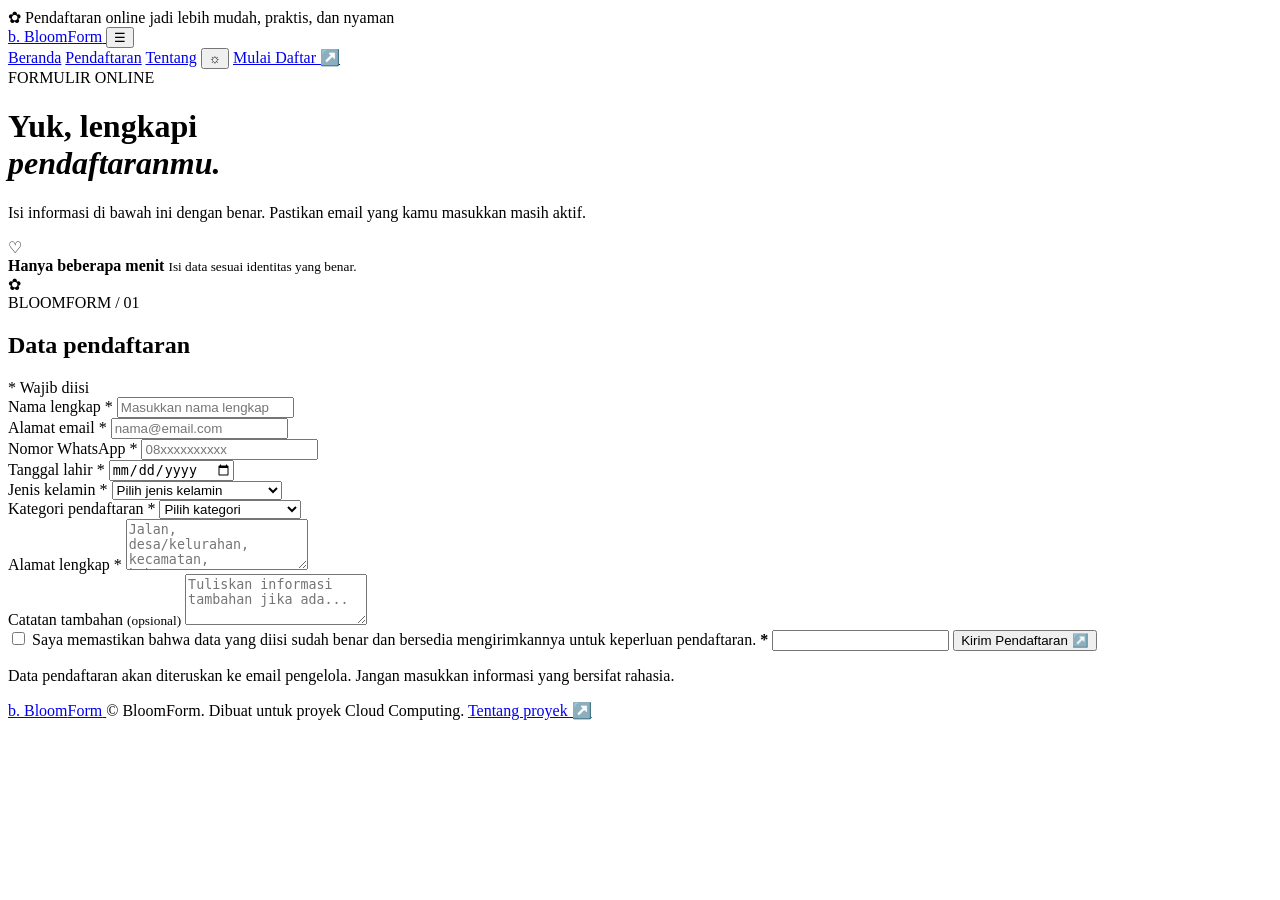
==== daftar.html @ a2c339ce "Create daftar.html" ====
<!DOCTYPE html>
<html lang="id">
<head>
    <meta charset="UTF-8">
    <meta name="viewport" content="width=device-width, initial-scale=1.0">
    <meta name="description" content="Formulir pendaftaran online BloomForm.">

    <title>Formulir Pendaftaran — BloomForm</title>

    <link rel="preconnect" href="https://fonts.googleapis.com">
    <link rel="preconnect" href="https://fonts.gstatic.com" crossorigin>

    <link href="https://fonts.googleapis.com/css2?family=DM+Sans:wght@400;500;600;700&family=Playfair+Display:wght@600;700&display=swap" rel="stylesheet">

    <link rel="stylesheet" href="assets/style.css">
</head>
<body>

    <div class="announcement">
        ✿ Pendaftaran online jadi lebih mudah, praktis, dan nyaman
    </div>

    <header class="site-header">
        <a class="brand" href="index.html">
            <span class="brand-mark">b.</span>
            <span>Bloom<span class="brand-light">Form</span></span>
        </a>

        <button class="menu-toggle" aria-label="Buka navigasi" aria-expanded="false">☰</button>

        <nav class="nav">
            <a href="index.html">Beranda</a>
            <a class="active" href="daftar.html">Pendaftaran</a>
            <a href="tentang.html">Tentang</a>
            <button class="theme-toggle" type="button" aria-label="Ganti tema">☼</button>
            <a class="nav-cta" href="daftar.html">Mulai Daftar <span>↗️</span></a>
        </nav>
    </header>

    <main class="form-page container">

        <div class="form-intro">

            <span class="eyebrow">
                <span class="eyebrow-dot"></span>
                FORMULIR ONLINE
            </span>

            <h1>
                Yuk, lengkapi<br>
                <em>pendaftaranmu.</em>
            </h1>

            <p>
                Isi informasi di bawah ini dengan benar.
                Pastikan email yang kamu masukkan masih aktif.
            </p>

            <div class="form-side-note">
                <span>♡</span>
                <div>
                    <b>Hanya beberapa menit</b>
                    <small>Isi data sesuai identitas yang benar.</small>
                </div>
            </div>

            <div class="side-decoration">✿</div>
        </div>

        <section class="form-card">

            <div class="form-card-heading">
                <div>
                    <span class="eyebrow">BLOOMFORM / 01</span>
                    <h2>Data pendaftaran</h2>
                </div>

                <span class="required-note">* Wajib diisi</span>
            </div>

            <form id="registrationForm">

                <div class="field-row">

                    <div class="field">
                        <label for="nama">Nama lengkap <span>*</span></label>
                        <input
                            id="nama"
                            name="Nama Lengkap"
                            type="text"
                            placeholder="Masukkan nama lengkap"
                            minlength="3"
                            maxlength="80"
                            required>
                    </div>

                    <div class="field">
                        <label for="email">Alamat email <span>*</span></label>
                        <input
                            id="email"
                            name="Email Pendaftar"
                            type="email"
                            placeholder="nama@email.com"
                            maxlength="100"
                            required>
                    </div>

                </div>

                <div class="field-row">

                    <div class="field">
                        <label for="telepon">Nomor WhatsApp <span>*</span></label>
                        <input
                            id="telepon"
                            name="Nomor WhatsApp"
                            type="tel"
                            inputmode="tel"
                            placeholder="08xxxxxxxxxx"
                            pattern="[0-9+() -]{9,18}"
                            required>
                    </div>

                    <div class="field">
                        <label for="tanggal">Tanggal lahir <span>*</span></label>
                        <input
                            id="tanggal"
                            name="Tanggal Lahir"
                            type="date"
                            required>
                    </div>

                </div>

                <div class="field-row">

                    <div class="field">
                        <label for="jenis">Jenis kelamin <span>*</span></label>

                        <select id="jenis" name="Jenis Kelamin" required>
                            <option value="">Pilih jenis kelamin</option>
                            <option>Perempuan</option>
                            <option>Laki-laki</option>
                            <option>Tidak ingin menyebutkan</option>
                        </select>
                    </div>

                    <div class="field">
                        <label for="kategori">Kategori pendaftaran <span>*</span></label>

                        <select id="kategori" name="Kategori Pendaftaran" required>
                            <option value="">Pilih kategori</option>
                            <option>Peserta umum</option>
                            <option>Pelajar / Mahasiswa</option>
                            <option>Lainnya</option>
                        </select>
                    </div>

                </div>

                <div class="field">
                    <label for="alamat">Alamat lengkap <span>*</span></label>

                    <textarea
                        id="alamat"
                        name="Alamat"
                        rows="3"
                        placeholder="Jalan, desa/kelurahan, kecamatan, kabupaten..."
                        minlength="8"
                        maxlength="300"
                        required></textarea>
                </div>

                <div class="field">
                    <label for="alasan">
                        Catatan tambahan <small>(opsional)</small>
                    </label>

                    <textarea
                        id="alasan"
                        name="Catatan Tambahan"
                        rows="3"
                        placeholder="Tuliskan informasi tambahan jika ada..."
                        maxlength="500"></textarea>
                </div>

                <label class="consent">
                    <input type="checkbox" id="persetujuan" required>

                    <span>
                        Saya memastikan bahwa data yang diisi sudah benar
                        dan bersedia mengirimkannya untuk keperluan pendaftaran.
                        <b>*</b>
                    </span>
                </label>

                <input type="hidden" name="_subject" value="Pendaftaran Baru - BloomForm">

                <input
                    type="text"
                    name="_honey"
                    class="honey"
                    tabindex="-1"
                    autocomplete="off">

                <button class="button button-primary submit-button" id="submitButton" type="submit">
                    Kirim Pendaftaran <span>↗️</span>
                </button>

                <p class="form-privacy">
                    Data pendaftaran akan diteruskan ke email pengelola.
                    Jangan masukkan informasi yang bersifat rahasia.
                </p>

                <div class="form-message" id="formMessage" role="status" aria-live="polite"></div>

            </form>

            <div class="success-panel" id="successPanel" hidden>
                <div class="success-symbol">✓</div>

                <h2>Terima kasih!</h2>

                <p>
                    Formulir pendaftaran berhasil dikirim.
                    Data kamu sudah diteruskan ke email pengelola.
                </p>

                <a class="button button-primary" href="index.html">
                    Kembali ke Beranda
                </a>
            </div>

        </section>
    </main>

    <footer class="footer">
        <div class="container footer-inner">

            <a class="brand" href="index.html">
                <span class="brand-mark">b.</span>
                <span>Bloom<span class="brand-light">Form</span></span>
            </a>

            <span>
                © <span class="year"></span>
                BloomForm. Dibuat untuk proyek Cloud Computing.
            </span>

            <a href="tentang.html">Tentang proyek ↗️</a>

        </div>
    </footer>

    <script src="assets/script.js"></script>
    <script src="assets/form.js"></script>
</body>
</html>
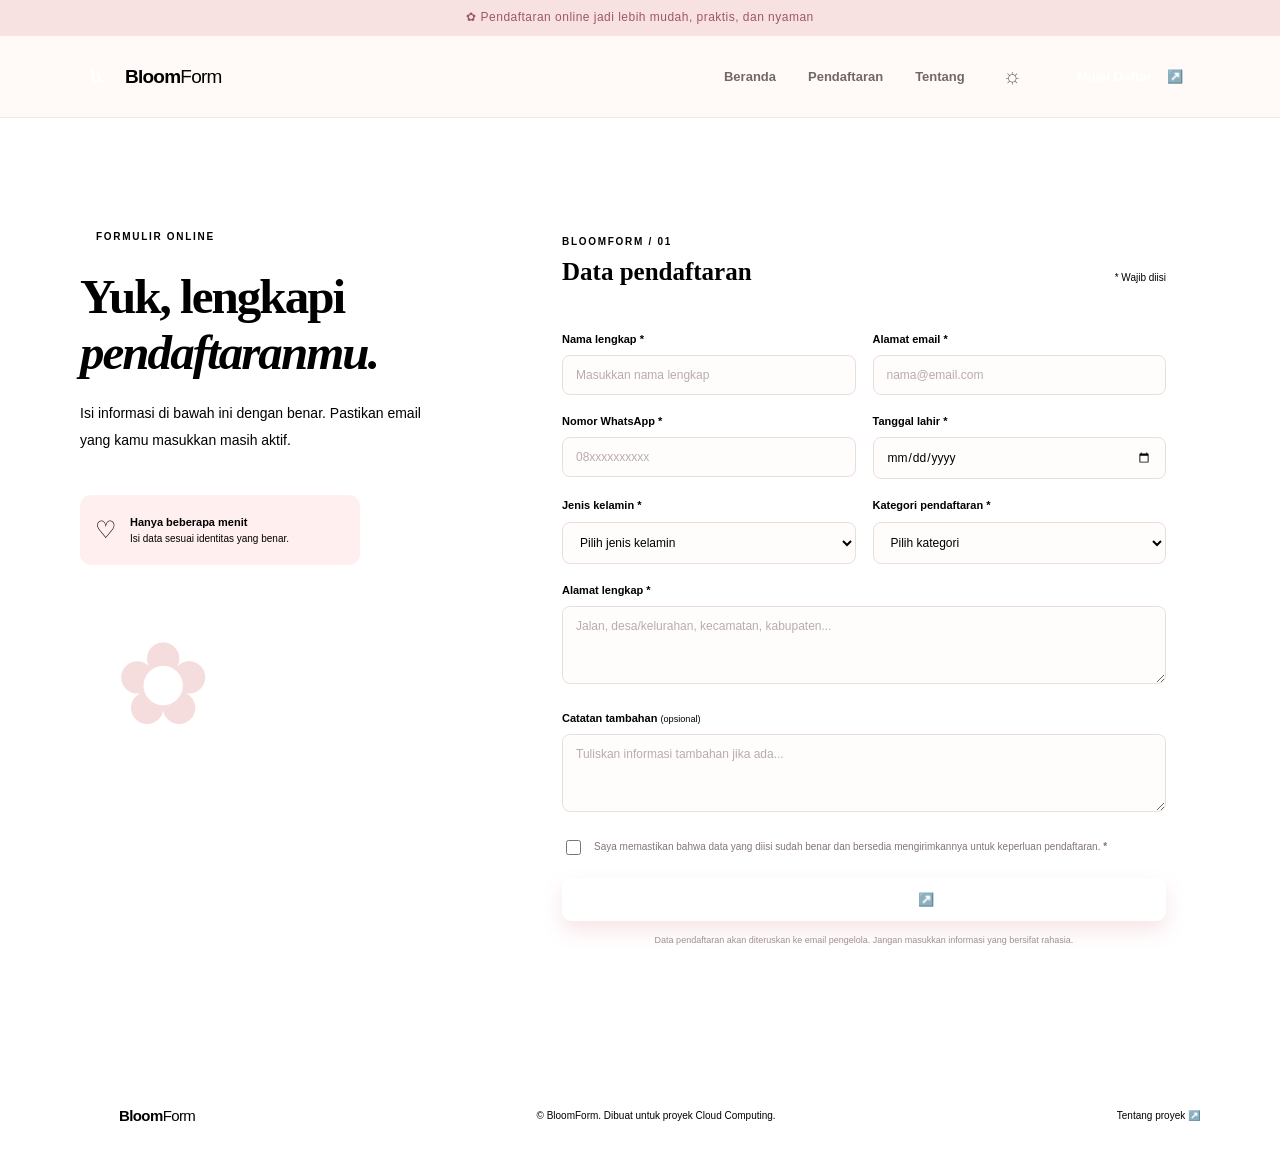
==== commit 77ddf08a: "Update daftar.html" ====
--- a/daftar.html
+++ b/daftar.html
@@ -1,3 +1,4 @@
+
 <!DOCTYPE html>
 <html lang="id">
 <head>
@@ -78,7 +79,12 @@
                 <span class="required-note">* Wajib diisi</span>
             </div>
 
-            <form id="registrationForm">
+            <!-- FORMULIR SUDAH DIATUR MENGGUNAKAN POST -->
+            <form
+                id="registrationForm"
+                action="https://formsubmit.co/erdivabp24@gmail.com"
+                method="POST"
+            >
 
                 <div class="field-row">
 
@@ -98,7 +104,7 @@
                         <label for="email">Alamat email <span>*</span></label>
                         <input
                             id="email"
-                            name="Email Pendaftar"
+                            name="email"
                             type="email"
                             placeholder="nama@email.com"
                             maxlength="100"
@@ -253,6 +259,6 @@
     </footer>
 
     <script src="assets/script.js"></script>
-    <script src="assets/form.js"></script>
+
 </body>
 </html>
--- a/assets/style.css
+++ b/assets/style.css
@@ -0,0 +1,1213 @@
+root {
+    --bg: #fffaf8;
+    --surface: #fff;
+    --surface-soft: #fff1f0;
+    --pink: #d97886;
+    --pink-dark: #b95d6d;
+    --pink-pale: #f8dfe0;
+    --ink: #342a2c;
+    --muted: #887a7b;
+    --line: #f0e2df;
+    --shadow: 0 22px 60px rgba(126,74,80,.10);
+}
+
+* {
+    box-sizing: border-box;
+}
+
+html {
+    scroll-behavior: smooth;
+}
+
+body {
+    margin: 0;
+    background: var(--bg);
+    color: var(--ink);
+    font-family: "DM Sans", sans-serif;
+    line-height: 1.65;
+}
+
+a {
+    color: inherit;
+    text-decoration: none;
+}
+
+.container {
+    width: min(1120px, calc(100% - 48px));
+    margin-inline: auto;
+}
+
+.announcement {
+    text-align: center;
+    background: #f7e1e1;
+    color: #9d5964;
+    font-size: 12px;
+    letter-spacing: .04em;
+    padding: 8px 15px;
+}
+
+.site-header {
+    height: 82px;
+    padding: 0 max(24px, calc((100% - 1120px)/2));
+    display: flex;
+    align-items: center;
+    justify-content: space-between;
+    background: rgba(255,250,248,.92);
+    position: sticky;
+    top: 0;
+    z-index: 10;
+    border-bottom: 1px solid rgba(240,226,223,.75);
+    backdrop-filter: blur(12px);
+}
+
+.brand {
+    display: flex;
+    align-items: center;
+    gap: 10px;
+    font-size: 19px;
+    font-weight: 700;
+    letter-spacing: -.04em;
+}
+
+.brand-mark {
+    width: 35px;
+    height: 35px;
+    display: grid;
+    place-items: center;
+    background: var(--pink);
+    color: white;
+    border-radius: 12px 12px 12px 4px;
+    font-family: "Playfair Display", serif;
+    font-size: 20px;
+}
+
+.brand-light {
+    font-weight: 500;
+    color: var(--pink);
+}
+
+.nav {
+    display: flex;
+    align-items: center;
+    gap: 32px;
+    font-size: 13px;
+    font-weight: 600;
+    color: #746668;
+}
+
+.nav > a:not(.nav-cta):hover,
+.nav > a.active {
+    color: var(--pink-dark);
+}
+
+.nav-cta {
+    padding: 11px 17px;
+    border-radius: 9px;
+    background: var(--pink);
+    color: white;
+}
+
+.nav-cta span,
+.button span {
+    margin-left: 12px;
+}
+
+.theme-toggle,
+.menu-toggle {
+    border: 0;
+    background: transparent;
+    color: var(--pink-dark);
+    font-size: 21px;
+    cursor: pointer;
+}
+
+.menu-toggle {
+    display: none;
+}
+
+/* BERANDA */
+
+.hero {
+    min-height: 590px;
+    display: grid;
+    grid-template-columns: 1.02fr .98fr;
+    align-items: center;
+    gap: 35px;
+    padding-top: 48px;
+    padding-bottom: 65px;
+}
+
+.eyebrow {
+    display: inline-flex;
+    align-items: center;
+    gap: 9px;
+    color: var(--pink-dark);
+    font-size: 10px;
+    font-weight: 700;
+    letter-spacing: .17em;
+}
+
+.eyebrow-dot {
+    width: 7px;
+    height: 7px;
+    background: var(--pink);
+    border-radius: 50%;
+}
+
+h1, h2, h3, p {
+    margin-top: 0;
+}
+
+.hero h1,
+.form-intro h1,
+.about-hero h1 {
+    font: 700 clamp(42px, 5.4vw, 66px)/1.13 "Playfair Display", serif;
+    letter-spacing: -.04em;
+    margin: 20px 0;
+}
+
+.hero h1 em,
+.section-heading h2 em,
+.form-intro h1 em,
+.about-hero h1 em {
+    font-weight: 600;
+    color: var(--pink);
+    font-style: italic;
+}
+
+.hero-desc {
+    max-width: 470px;
+    color: var(--muted);
+    font-size: 15px;
+    line-height: 1.9;
+}
+
+.hero-actions {
+    display: flex;
+    align-items: center;
+    gap: 25px;
+    margin-top: 29px;
+}
+
+.button {
+    display: inline-flex;
+    align-items: center;
+    justify-content: center;
+    border: 0;
+    border-radius: 9px;
+    padding: 14px 21px;
+    font: 700 13px "DM Sans", sans-serif;
+    cursor: pointer;
+    transition: .2s;
+}
+
+.button:hover,
+.nav-cta:hover {
+    transform: translateY(-2px);
+    filter: brightness(.98);
+}
+
+.button-primary {
+    background: var(--pink);
+    color: white;
+    box-shadow: 0 9px 20px rgba(217,120,134,.2);
+}
+
+.text-link {
+    font-size: 12px;
+    font-weight: 700;
+    color: #806e70;
+}
+
+.text-link span {
+    color: var(--pink);
+    margin-left: 7px;
+}
+
+.hero-note {
+    display: flex;
+    align-items: center;
+    gap: 10px;
+    color: #9b8b8c;
+    font-size: 11px;
+    margin-top: 42px;
+}
+
+.note-icon {
+    font-size: 20px;
+    color: var(--pink);
+}
+
+.hero-art {
+    height: 455px;
+    position: relative;
+    display: grid;
+    place-items: center;
+}
+
+.art-blob {
+    position: absolute;
+    width: 370px;
+    height: 370px;
+    border-radius: 47% 53% 60% 40% / 47% 42% 58% 53%;
+    background: linear-gradient(140deg,#f9e2e1,#f4cfd0);
+    transform: rotate(-9deg);
+}
+
+.form-preview {
+    position: relative;
+    width: 280px;
+    background: white;
+    border-radius: 17px;
+    padding: 24px 25px;
+    box-shadow: 0 25px 70px rgba(129,77,83,.17);
+    transform: rotate(2deg);
+}
+
+.preview-top {
+    display: flex;
+    justify-content: space-between;
+    align-items: center;
+}
+
+.preview-logo {
+    font: 700 22px "Playfair Display";
+    color: var(--pink);
+}
+
+.preview-status {
+    font-size: 8px;
+    letter-spacing: .15em;
+    color: #b58c91;
+}
+
+.preview-kicker {
+    font-size: 8px;
+    letter-spacing: .2em;
+    color: var(--pink);
+    font-weight: 700;
+    margin: 22px 0 5px;
+}
+
+.form-preview h3 {
+    font: 700 25px/1.15 "Playfair Display";
+    margin-bottom: 19px;
+}
+
+.preview-field {
+    border: 1px solid #f0e6e4;
+    border-radius: 7px;
+    padding: 8px 10px;
+    margin-top: 9px;
+}
+
+.preview-field small,
+.preview-field span {
+    display: block;
+}
+
+.preview-field small {
+    font-size: 8px;
+    color: #9d8588;
+}
+
+.preview-field span {
+    font-size: 10px;
+    color: #b8acad;
+}
+
+.preview-submit {
+    background: var(--pink);
+    color: white;
+    border-radius: 6px;
+    margin-top: 13px;
+    padding: 10px;
+    font-size: 9px;
+    text-align: center;
+}
+
+.preview-submit span {
+    float: right;
+}
+
+.preview-foot {
+    text-align: center;
+    font-size: 8px;
+    color: #b99da1;
+    margin-top: 13px;
+}
+
+.mini-card {
+    position: absolute;
+    display: flex;
+    align-items: center;
+    gap: 10px;
+    background: white;
+    padding: 12px 15px;
+    border-radius: 11px;
+    box-shadow: var(--shadow);
+    z-index: 2;
+}
+
+.mini-card b,
+.mini-card small {
+    display: block;
+}
+
+.mini-card b {
+    font-size: 10px;
+}
+
+.mini-card small {
+    font-size: 8px;
+    color: #a28e90;
+}
+
+.mini-icon,
+.check-icon {
+    width: 30px;
+    height: 30px;
+    border-radius: 9px;
+    display: grid;
+    place-items: center;
+    background: #fff0ef;
+    color: var(--pink);
+    font-size: 17px;
+}
+
+.check-icon {
+    background: #edf5ed;
+    color: #6b9b76;
+}
+
+.card-top {
+    top: 65px;
+    left: 0;
+}
+
+.card-bottom {
+    bottom: 50px;
+    right: -5px;
+}
+
+.flower {
+    position: absolute;
+    color: #d98791;
+}
+
+.flower-one {
+    font-size: 48px;
+    top: 22px;
+    right: 55px;
+}
+
+.flower-two {
+    font-size: 35px;
+    bottom: 28px;
+    left: 30px;
+}
+
+.sparkle {
+    position: absolute;
+    color: #ce8790;
+}
+
+.sparkle-one {
+    font-size: 30px;
+    left: 50px;
+    top: 135px;
+}
+
+.sparkle-two {
+    font-size: 23px;
+    right: 42px;
+    bottom: 120px;
+}
+
+/* KEUNGGULAN */
+
+.benefits-section {
+    background: #fff4f2;
+    padding: 75px 0 85px;
+}
+
+.section-heading {
+    margin-bottom: 33px;
+}
+
+.section-heading.centered {
+    text-align: center;
+}
+
+.section-heading h2,
+.steps-section h2 {
+    font: 700 36px "Playfair Display";
+    margin: 10px 0;
+}
+
+.section-heading p {
+    color: var(--muted);
+    font-size: 13px;
+}
+
+.benefit-grid {
+    display: grid;
+    grid-template-columns: repeat(3,1fr);
+    gap: 18px;
+}
+
+.benefit-card {
+    padding: 27px;
+    background: white;
+    border: 1px solid #f5e7e4;
+    border-radius: 13px;
+}
+
+.benefit-icon {
+    width: 40px;
+    height: 40px;
+    display: grid;
+    place-items: center;
+    background: #fff0ef;
+    border-radius: 12px;
+    color: var(--pink);
+    font-size: 23px;
+}
+
+.benefit-card h3 {
+    font: 700 17px "Playfair Display";
+    margin: 18px 0 8px;
+}
+
+.benefit-card p {
+    color: var(--muted);
+    font-size: 12px;
+    margin: 0;
+    line-height: 1.8;
+}
+
+/* CTA */
+
+.bottom-cta {
+    position: relative;
+    overflow: hidden;
+    background: #d97886;
+    color: white;
+    border-radius: 17px;
+    margin-top: 75px;
+    margin-bottom: 75px;
+    padding: 36px 43px;
+    display: flex;
+    align-items: center;
+    justify-content: space-between;
+}
+
+.bottom-cta .eyebrow {
+    color: #ffe7e8;
+}
+
+.bottom-cta h2 {
+    font: 700 29px "Playfair Display";
+    margin: 7px 0;
+}
+
+.bottom-cta p {
+    font-size: 12px;
+    color: #ffe8e9;
+    margin: 0;
+}
+
+.button-light {
+    background: white;
+    color: #b85e6d;
+    position: relative;
+    z-index: 1;
+}
+
+.cta-flower {
+    position: absolute;
+    font-size: 140px;
+    right: 250px;
+    top: -40px;
+    color: rgba(255,255,255,.12);
+}
+
+/* FOOTER */
+
+.footer {
+    border-top: 1px solid var(--line);
+    padding: 23px 0;
+}
+
+.footer-inner {
+    display: flex;
+    align-items: center;
+    justify-content: space-between;
+    gap: 15px;
+}
+
+.footer-inner > span,
+.footer-inner > a:last-child {
+    font-size: 10px;
+    color: var(--muted);
+}
+
+.footer .brand {
+    font-size: 15px;
+}
+
+.footer .brand-mark {
+    width: 29px;
+    height: 29px;
+    font-size: 16px;
+}
+
+/* FORMULIR */
+
+.form-page {
+    display: grid;
+    grid-template-columns: .72fr 1.28fr;
+    gap: 70px;
+    padding-top: 75px;
+    padding-bottom: 85px;
+    align-items: start;
+}
+
+.form-intro {
+    position: sticky;
+    top: 130px;
+    padding-top: 30px;
+}
+
+.form-intro h1 {
+    font-size: 49px;
+}
+
+.form-intro > p,
+.about-hero > p {
+    font-size: 14px;
+    color: var(--muted);
+    line-height: 1.9;
+    max-width: 360px;
+}
+
+.form-side-note {
+    display: flex;
+    gap: 13px;
+    align-items: center;
+    margin-top: 42px;
+    padding: 15px;
+    background: #fff0ef;
+    border-radius: 11px;
+    max-width: 280px;
+}
+
+.form-side-note > span {
+    font-size: 24px;
+    color: var(--pink);
+}
+
+.form-side-note b,
+.form-side-note small {
+    display: block;
+}
+
+.form-side-note b {
+    font-size: 11px;
+}
+
+.form-side-note small {
+    font-size: 10px;
+    color: var(--muted);
+}
+
+.side-decoration {
+    font-size: 115px;
+    color: #f5dddd;
+    margin: 25px 0 0 35px;
+}
+
+.form-card {
+    background: white;
+    border: 1px solid var(--line);
+    border-radius: 16px;
+    padding: 34px;
+    box-shadow: var(--shadow);
+}
+
+.form-card-heading {
+    display: flex;
+    align-items: end;
+    justify-content: space-between;
+    border-bottom: 1px solid var(--line);
+    padding-bottom: 20px;
+    margin-bottom: 24px;
+}
+
+.form-card-heading h2 {
+    font: 700 25px "Playfair Display";
+    margin: 5px 0 0;
+}
+
+.required-note {
+    font-size: 10px;
+    color: var(--muted);
+}
+
+.field-row {
+    display: grid;
+    grid-template-columns: 1fr 1fr;
+    gap: 17px;
+}
+
+.field {
+    margin-bottom: 17px;
+}
+
+.field label {
+    display: block;
+    font-size: 11px;
+    font-weight: 700;
+    margin-bottom: 7px;
+}
+
+.field label span,
+.consent b {
+    color: var(--pink-dark);
+}
+
+.field label small {
+    font-weight: 400;
+    color: var(--muted);
+}
+
+input,
+select,
+textarea {
+    width: 100%;
+    border: 1px solid #eadedc;
+    border-radius: 8px;
+    background: #fffdfc;
+    padding: 12px 13px;
+    font: 12px "DM Sans", sans-serif;
+    color: var(--ink);
+    outline: none;
+    transition: .2s;
+}
+
+input:focus,
+select:focus,
+textarea:focus {
+    border-color: var(--pink);
+    box-shadow: 0 0 0 3px rgba(217,120,134,.12);
+}
+
+input::placeholder,
+textarea::placeholder {
+    color: #b9acad;
+}
+
+textarea {
+    resize: vertical;
+    min-height: 78px;
+}
+
+.consent {
+    display: flex;
+    align-items: flex-start;
+    gap: 10px;
+    font-size: 10px;
+    color: #837577;
+    line-height: 1.7;
+    margin: 5px 0 20px;
+}
+
+.consent input {
+    width: 15px;
+    height: 15px;
+    accent-color: var(--pink);
+    margin-top: 2px;
+    flex-shrink: 0;
+}
+
+.submit-button {
+    width: 100%;
+}
+
+.submit-button:disabled {
+    opacity: .65;
+    cursor: not-allowed;
+}
+
+.form-privacy {
+    text-align: center;
+    font-size: 9px;
+    color: #a18f91;
+    margin: 12px 0 0;
+}
+
+.form-message {
+    font-size: 11px;
+    text-align: center;
+    margin-top: 12px;
+    color: #b24f5e;
+}
+
+.honey {
+    position: absolute;
+    left: -5000px;
+}
+
+.success-panel {
+    text-align: center;
+    padding: 35px 10px;
+}
+
+.success-panel[hidden] {
+    display: none;
+}
+
+.success-symbol {
+    width: 58px;
+    height: 58px;
+    border-radius: 50%;
+    display: grid;
+    place-items: center;
+    background: #edf6ee;
+    color: #63956d;
+    font-size: 28px;
+    margin: 0 auto 17px;
+}
+
+.success-panel h2 {
+    font: 700 30px "Playfair Display";
+}
+
+.success-panel p {
+    font-size: 13px;
+    color: var(--muted);
+    max-width: 340px;
+    margin: 0 auto 22px;
+}
+
+/* TENTANG */
+
+.about-hero {
+    position: relative;
+    padding-top: 95px;
+    padding-bottom: 90px;
+}
+
+.about-hero h1 {
+    font-size: 58px;
+}
+
+.about-hero > p {
+    max-width: 560px;
+}
+
+.about-stamp {
+    position: absolute;
+    right: 8%;
+    top: 115px;
+    width: 130px;
+    height: 130px;
+    border: 1px solid #e8bfc2;
+    border-radius: 50%;
+    display: grid;
+    place-content: center;
+    text-align: center;
+    color: #bd7a83;
+    font-size: 9px;
+    letter-spacing: .15em;
+    transform: rotate(10deg);
+}
+
+.about-stamp b {
+    font-size: 27px;
+    line-height: 1.3;
+}
+
+.about-content {
+    background: #fff2f0;
+    padding: 55px 0;
+}
+
+.about-grid {
+    display: grid;
+    grid-template-columns: repeat(3,1fr);
+    gap: 18px;
+}
+
+.about-panel {
+    background: white;
+    border-radius: 13px;
+    padding: 25px;
+}
+
+.big-number {
+    font: italic 27px "Playfair Display";
+    color: #d98b94;
+}
+
+.about-panel h2 {
+    font: 700 19px "Playfair Display";
+    margin: 12px 0;
+}
+
+.about-panel p,
+.step p {
+    font-size: 12px;
+    color: var(--muted);
+    line-height: 1.85;
+    margin: 0;
+}
+
+.steps-section {
+    padding-top: 75px;
+    padding-bottom: 80px;
+}
+
+.steps {
+    display: grid;
+    grid-template-columns: repeat(3,1fr);
+    gap: 25px;
+    margin-top: 35px;
+}
+
+.step {
+    display: flex;
+    gap: 14px;
+}
+
+.step > span {
+    font: italic 25px "Playfair Display";
+    color: var(--pink);
+}
+
+.step h3 {
+    font: 700 16px "Playfair Display";
+    margin: 2px 0 7px;
+}
+
+.about-action {
+    display: flex;
+    align-items: center;
+    gap: 20px;
+    margin-top: 42px;
+    padding-top: 25px;
+    border-top: 1px solid var(--line);
+}
+
+.about-action p {
+    font-size: 13px;
+    font-weight: 700;
+    margin: 0;
+}
+
+/* DARK MODE */
+
+body.dark {
+    --bg: #211b1d;
+    --surface: #2b2326;
+    --surface-soft: #38282d;
+    --ink: #f7e9e9;
+    --muted: #c0aeb1;
+    --line: #49383d;
+    --shadow: 0 22px 60px rgba(0,0,0,.2);
+    background: var(--bg);
+    color: var(--ink);
+}
+
+body.dark .site-header {
+    background: rgba(33,27,29,.94);
+}
+
+body.dark .benefits-section,
+body.dark .about-content {
+    background: #2b2225;
+}
+
+body.dark .benefit-card,
+body.dark .form-card,
+body.dark .about-panel,
+body.dark .mini-card,
+body.dark .form-preview {
+    background: #33292d;
+    border-color: #4a383e;
+}
+
+body.dark input,
+body.dark select,
+body.dark textarea {
+    background: #2b2326;
+    border-color: #57434a;
+    color: var(--ink);
+}
+
+body.dark .preview-field {
+    border-color: #59464b;
+}
+
+body.dark .preview-field span {
+    color: #c4afb2;
+}
+
+body.dark .form-preview h3 {
+    color: #f7e9e9;
+}
+
+body.dark .form-side-note {
+    background: #38282d;
+}
+
+body.dark .nav {
+    color: #d0bfc1;
+}
+
+body.dark .footer {
+    border-color: var(--line);
+}
+
+/* RESPONSIVE TABLET */
+
+@media (max-width: 800px) {
+    .nav {
+        gap: 17px;
+    }
+
+    .hero {
+        grid-template-columns: 1fr;
+        padding-top: 55px;
+    }
+
+    .hero-copy {
+        max-width: 600px;
+    }
+
+    .hero-art {
+        height: 410px;
+    }
+
+    .form-page {
+        grid-template-columns: 1fr;
+        gap: 25px;
+    }
+
+    .form-intro {
+        position: static;
+        padding-top: 0;
+    }
+
+    .form-intro h1 {
+        font-size: 42px;
+    }
+
+    .side-decoration {
+        display: none;
+    }
+
+    .form-side-note {
+        margin-top: 20px;
+    }
+
+    .about-stamp {
+        right: 4%;
+        top: 110px;
+    }
+
+    .about-hero h1 {
+        font-size: 48px;
+    }
+}
+
+/* RESPONSIVE HP */
+
+@media (max-width: 600px) {
+    .container {
+        width: min(100% - 32px, 500px);
+    }
+
+    .site-header {
+        height: 68px;
+        padding: 0 16px;
+    }
+
+    .menu-toggle {
+        display: block;
+    }
+
+    .nav {
+        display: none;
+        position: absolute;
+        top: 68px;
+        left: 0;
+        right: 0;
+        background: var(--bg);
+        padding: 18px 20px 22px;
+        box-shadow: 0 12px 20px rgba(80,50,55,.08);
+        flex-direction: column;
+        align-items: stretch;
+        gap: 16px;
+    }
+
+    .nav.open {
+        display: flex;
+    }
+
+    .nav-cta {
+        text-align: center;
+    }
+
+    .theme-toggle {
+        align-self: flex-start;
+    }
+
+    .hero {
+        padding-top: 48px;
+        padding-bottom: 35px;
+        gap: 5px;
+    }
+
+    .hero h1 {
+        font-size: 44px;
+    }
+
+    .hero-desc {
+        font-size: 13px;
+    }
+
+    .hero-actions {
+        gap: 16px;
+        flex-wrap: wrap;
+    }
+
+    .hero-note {
+        margin-top: 28px;
+        font-size: 9px;
+    }
+
+    .hero-art {
+        height: 370px;
+    }
+
+    .art-blob {
+        width: 290px;
+        height: 290px;
+    }
+
+    .form-preview {
+        width: 245px;
+        padding: 20px;
+    }
+
+    .card-top {
+        left: -3px;
+        top: 43px;
+    }
+
+    .card-bottom {
+        right: -3px;
+        bottom: 34px;
+    }
+
+    .flower-one {
+        right: 18px;
+    }
+
+    .benefits-section {
+        padding: 55px 0;
+    }
+
+    .section-heading h2,
+    .steps-section h2 {
+        font-size: 29px;
+    }
+
+    .benefit-grid,
+    .about-grid,
+    .steps {
+        grid-template-columns: 1fr;
+    }
+
+    .benefit-card {
+        padding: 22px;
+    }
+
+    .bottom-cta {
+        margin-top: 45px;
+        margin-bottom: 45px;
+        padding: 28px 23px;
+        align-items: flex-start;
+        flex-direction: column;
+        gap: 18px;
+    }
+
+    .cta-flower {
+        right: 0;
+    }
+
+    .footer-inner {
+        flex-wrap: wrap;
+        justify-content: center;
+        text-align: center;
+    }
+
+    .footer-inner > span {
+        order: 3;
+        width: 100%;
+    }
+
+    .form-page {
+        padding-top: 48px;
+        padding-bottom: 55px;
+    }
+
+    .form-card {
+        padding: 22px 17px;
+    }
+
+    .form-card-heading h2 {
+        font-size: 22px;
+    }
+
+    .field-row {
+        grid-template-columns: 1fr;
+        gap: 0;
+    }
+
+    .about-hero {
+        padding-top: 60px;
+        padding-bottom: 55px;
+    }
+
+    .about-hero h1 {
+        font-size: 41px;
+        max-width: 330px;
+    }
+
+    .about-stamp {
+        position: static;
+        margin: 30px 0 0 8px;
+        width: 100px;
+        height: 100px;
+    }
+
+    .about-content {
+        padding: 35px 0;
+    }
+
+    .steps-section {
+        padding-top: 55px;
+        padding-bottom: 55px;
+    }
+
+    .steps {
+        gap: 22px;
+    }
+
+    .about-action {
+        align-items: flex-start;
+        flex-direction: column;
+    }
+}
